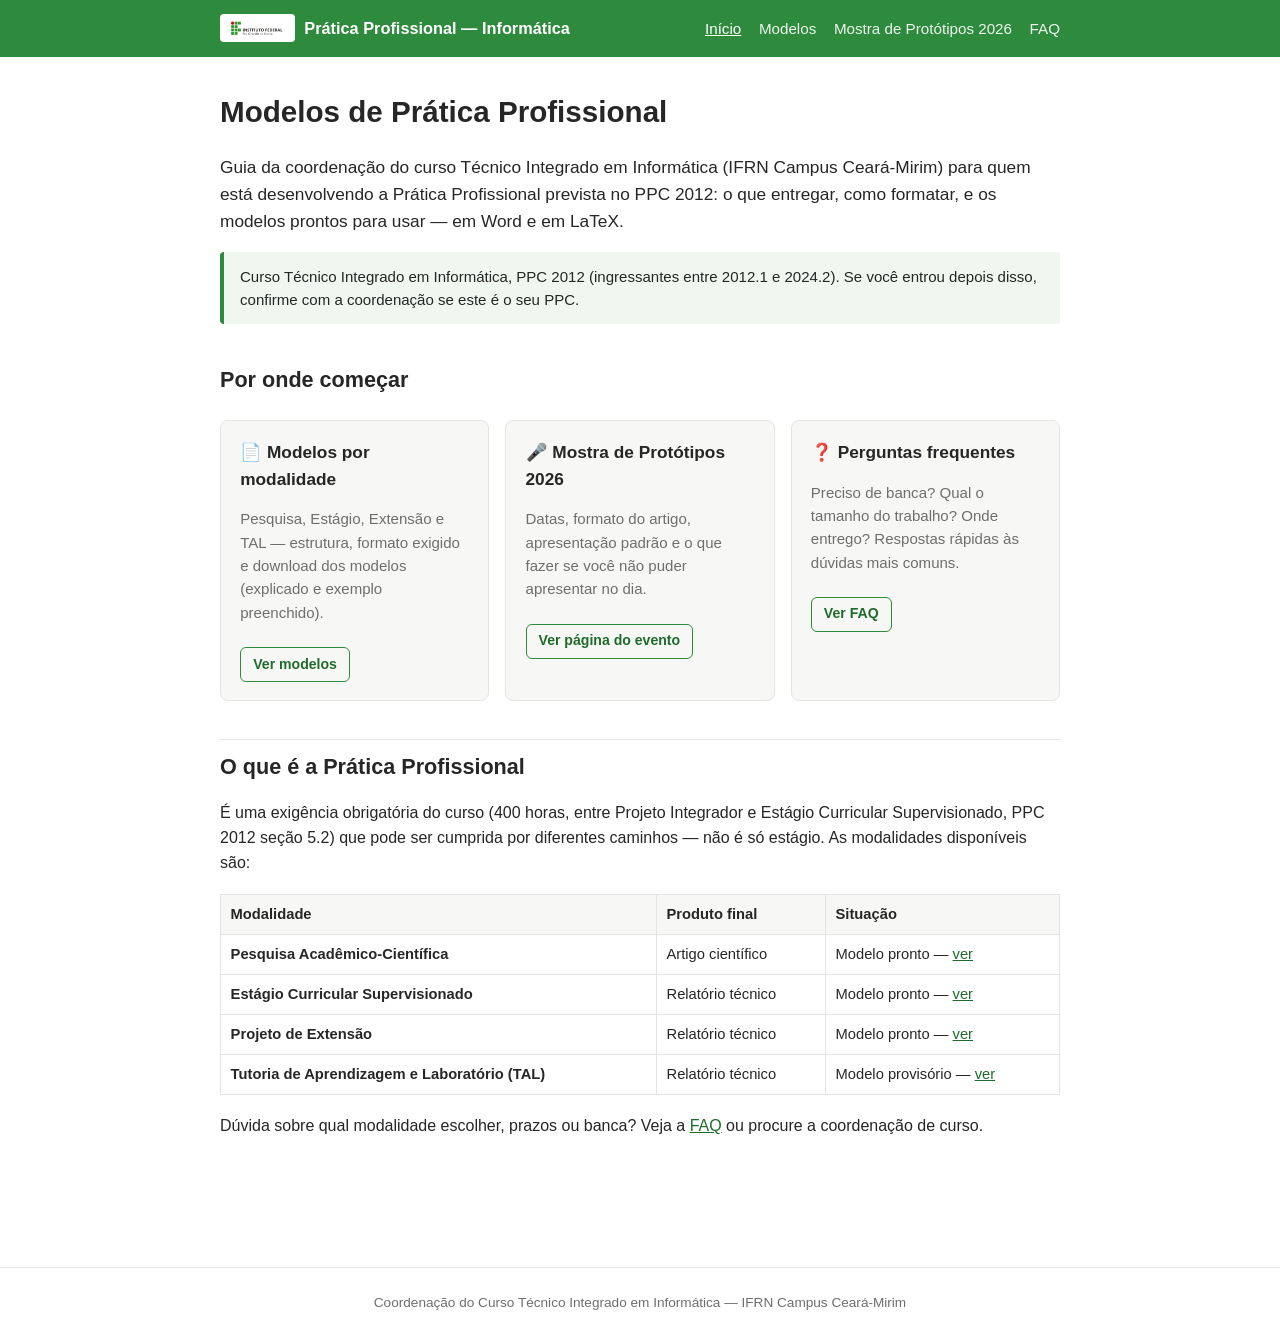
==== index.html @ 21da2d46 "Cria site com guia e modelos de Prática Profissional Site estático (HTML/CSS puro, sem build) com pá" ====
<!DOCTYPE html>
<html lang="pt-BR">
<head>
<meta charset="UTF-8">
<meta name="viewport" content="width=device-width, initial-scale=1.0">
<title>Modelos de Prática Profissional — IFRN Campus Ceará-Mirim</title>
<meta name="description" content="Guia e modelos para a Prática Profissional do Técnico Integrado em Informática — IFRN Campus Ceará-Mirim.">
<link rel="stylesheet" href="assets/css/style.css">
</head>
<body>

<header class="site">
  <div class="wrap">
    <a class="brand" href="index.html">
      <img src="assets/img/ifrn-logo.png" alt="IFRN">
      Prática Profissional — Informática
    </a>
    <nav class="site">
      <a href="index.html" class="active">Início</a>
      <a href="modelos.html">Modelos</a>
      <a href="mostra-2026.html">Mostra de Protótipos 2026</a>
      <a href="faq.html">FAQ</a>
    </nav>
  </div>
</header>

<main>
  <h1>Modelos de Prática Profissional</h1>
  <p class="lead">
    Guia da coordenação do curso Técnico Integrado em Informática (IFRN Campus Ceará-Mirim)
    para quem está desenvolvendo a Prática Profissional prevista no PPC 2012: o que entregar,
    como formatar, e os modelos prontos para usar — em Word e em LaTeX.
  </p>

  <div class="destaque">
    Curso Técnico Integrado em Informática, PPC 2012 (ingressantes entre 2012.1 e 2024.2).
    Se você entrou depois disso, confirme com a coordenação se este é o seu PPC.
  </div>

  <h2>Por onde começar</h2>
  <div class="cards">
    <div class="card">
      <h3>📄 Modelos por modalidade</h3>
      <p>Pesquisa, Estágio, Extensão e TAL — estrutura, formato exigido e download dos modelos (explicado e exemplo preenchido).</p>
      <a class="botao" href="modelos.html">Ver modelos</a>
    </div>
    <div class="card">
      <h3>🎤 Mostra de Protótipos 2026</h3>
      <p>Datas, formato do artigo, apresentação padrão e o que fazer se você não puder apresentar no dia.</p>
      <a class="botao" href="mostra-2026.html">Ver página do evento</a>
    </div>
    <div class="card">
      <h3>❓ Perguntas frequentes</h3>
      <p>Preciso de banca? Qual o tamanho do trabalho? Onde entrego? Respostas rápidas às dúvidas mais comuns.</p>
      <a class="botao" href="faq.html">Ver FAQ</a>
    </div>
  </div>

  <h2>O que é a Prática Profissional</h2>
  <p>
    É uma exigência obrigatória do curso (400 horas, entre Projeto Integrador e Estágio Curricular
    Supervisionado, PPC 2012 seção 5.2) que pode ser cumprida por diferentes caminhos —
    não é só estágio. As modalidades disponíveis são:
  </p>
  <table class="tabela-modalidades">
    <thead>
      <tr><th>Modalidade</th><th>Produto final</th><th>Situação</th></tr>
    </thead>
    <tbody>
      <tr>
        <td><strong>Pesquisa Acadêmico-Científica</strong></td>
        <td>Artigo científico</td>
        <td>Modelo pronto — <a href="modelos.html#pesquisa">ver</a></td>
      </tr>
      <tr>
        <td><strong>Estágio Curricular Supervisionado</strong></td>
        <td>Relatório técnico</td>
        <td>Modelo pronto — <a href="modelos.html#estagio">ver</a></td>
      </tr>
      <tr>
        <td><strong>Projeto de Extensão</strong></td>
        <td>Relatório técnico</td>
        <td>Modelo pronto — <a href="modelos.html#extensao">ver</a></td>
      </tr>
      <tr>
        <td><strong>Tutoria de Aprendizagem e Laboratório (TAL)</strong></td>
        <td>Relatório técnico</td>
        <td>Modelo provisório — <a href="modelos.html#tal">ver</a></td>
      </tr>
    </tbody>
  </table>
  <p>
    Dúvida sobre qual modalidade escolher, prazos ou banca? Veja a
    <a href="faq.html">FAQ</a> ou procure a coordenação de curso.
  </p>
</main>

<footer class="site">
  Coordenação do Curso Técnico Integrado em Informática — IFRN Campus Ceará-Mirim
</footer>

</body>
</html>
---- assets/css/style.css ----
:root {
  --verde: #2e8b3d;
  --verde-escuro: #1f6b2c;
  --vermelho: #c8102e;
  --texto: #262626;
  --cinza: #6e6e6e;
  --fundo: #ffffff;
  --fundo-alt: #f7f8f6;
  --borda: #e2e5e0;
  --largura-max: 880px;
}

* { box-sizing: border-box; }

body {
  margin: 0;
  font-family: -apple-system, "Segoe UI", Roboto, Helvetica, Arial, sans-serif;
  color: var(--texto);
  background: var(--fundo);
  line-height: 1.55;
}

a { color: var(--verde-escuro); }
a:hover { color: var(--vermelho); }

header.site {
  background: var(--verde);
  color: #fff;
}

header.site .wrap {
  max-width: var(--largura-max);
  margin: 0 auto;
  padding: 0.9rem 1.25rem;
  display: flex;
  align-items: center;
  justify-content: space-between;
  flex-wrap: wrap;
  gap: 0.5rem;
}

header.site .brand {
  display: flex;
  align-items: center;
  gap: 0.6rem;
  font-weight: 700;
  text-decoration: none;
  color: #fff;
  font-size: 1.02rem;
}

header.site .brand img {
  height: 28px;
  width: auto;
  background: #fff;
  border-radius: 4px;
  padding: 2px 4px;
}

nav.site {
  display: flex;
  gap: 1.1rem;
  flex-wrap: wrap;
}

nav.site a {
  color: #fff;
  text-decoration: none;
  font-size: 0.95rem;
  opacity: 0.92;
}

nav.site a:hover,
nav.site a.active {
  opacity: 1;
  text-decoration: underline;
}

main {
  max-width: var(--largura-max);
  margin: 0 auto;
  padding: 2rem 1.25rem 4rem;
}

h1 {
  font-size: 1.85rem;
  margin-top: 0;
}

h2 {
  font-size: 1.35rem;
  margin-top: 2.4rem;
  padding-top: 0.6rem;
  border-top: 1px solid var(--borda);
}

h2:first-of-type { border-top: none; padding-top: 0; }

h3 {
  font-size: 1.08rem;
  margin-bottom: 0.4rem;
}

p.lead {
  font-size: 1.08rem;
  color: var(--texto);
}

.cards {
  display: grid;
  grid-template-columns: repeat(auto-fit, minmax(220px, 1fr));
  gap: 1rem;
  margin: 1.5rem 0;
}

.card {
  border: 1px solid var(--borda);
  border-radius: 8px;
  padding: 1.1rem 1.2rem;
  background: var(--fundo-alt);
}

.card h3 { margin-top: 0; }

.card p { color: var(--cinza); font-size: 0.94rem; }

.card a.botao { margin-top: 0.5rem; }

.modelo-bloco {
  border: 1px solid var(--borda);
  border-radius: 8px;
  padding: 1.3rem 1.4rem;
  margin: 1.2rem 0 2rem;
  background: var(--fundo-alt);
}

.modelo-bloco h3 {
  margin-top: 0;
  font-size: 1.15rem;
}

.metadados {
  list-style: none;
  padding: 0;
  margin: 0.8rem 0 1.1rem;
  font-size: 0.93rem;
}

.metadados li {
  padding: 0.25rem 0;
  border-bottom: 1px dashed var(--borda);
  display: flex;
  gap: 0.5rem;
}

.metadados li:last-child { border-bottom: none; }

.metadados .rotulo {
  font-weight: 600;
  min-width: 140px;
  flex-shrink: 0;
}

.downloads {
  display: flex;
  flex-wrap: wrap;
  gap: 1.4rem;
  margin-top: 0.9rem;
}

.downloads .grupo {
  display: flex;
  flex-direction: column;
  gap: 0.3rem;
}

.downloads .grupo span.titulo {
  font-size: 0.82rem;
  text-transform: uppercase;
  letter-spacing: 0.03em;
  color: var(--cinza);
  font-weight: 600;
}

.downloads .grupo .links {
  display: flex;
  gap: 0.6rem;
}

a.botao {
  display: inline-block;
  padding: 0.35rem 0.75rem;
  border: 1px solid var(--verde);
  border-radius: 6px;
  color: var(--verde-escuro);
  text-decoration: none;
  font-size: 0.88rem;
  font-weight: 600;
}

a.botao:hover {
  background: var(--verde);
  color: #fff;
}

.aviso {
  border-left: 4px solid var(--vermelho);
  background: #fdf1f2;
  padding: 0.8rem 1rem;
  border-radius: 4px;
  font-size: 0.94rem;
  margin: 1rem 0;
}

.destaque {
  border-left: 4px solid var(--verde);
  background: #f0f7f1;
  padding: 0.8rem 1rem;
  border-radius: 4px;
  font-size: 0.94rem;
  margin: 1rem 0;
}

.datas {
  display: grid;
  grid-template-columns: repeat(auto-fit, minmax(200px, 1fr));
  gap: 1rem;
  margin: 1.3rem 0;
}

.data-card {
  background: var(--verde);
  color: #fff;
  border-radius: 8px;
  padding: 1.1rem 1.2rem;
  text-align: center;
}

.data-card .dia {
  font-size: 1.9rem;
  font-weight: 700;
  display: block;
}

.data-card .desc {
  font-size: 0.92rem;
  opacity: 0.95;
}

details.faq {
  border: 1px solid var(--borda);
  border-radius: 8px;
  padding: 0.7rem 1rem;
  margin-bottom: 0.7rem;
  background: var(--fundo-alt);
}

details.faq summary {
  cursor: pointer;
  font-weight: 600;
  font-size: 1rem;
}

details.faq summary::marker {
  color: var(--verde);
}

details.faq[open] summary {
  margin-bottom: 0.5rem;
}

details.faq p, details.faq ul {
  color: var(--texto);
  font-size: 0.95rem;
}

table.tabela-modalidades {
  width: 100%;
  border-collapse: collapse;
  margin: 1.2rem 0;
  font-size: 0.92rem;
}

table.tabela-modalidades th,
table.tabela-modalidades td {
  border: 1px solid var(--borda);
  padding: 0.5rem 0.6rem;
  text-align: left;
  vertical-align: top;
}

table.tabela-modalidades th {
  background: var(--fundo-alt);
}

footer.site {
  border-top: 1px solid var(--borda);
  margin-top: 3rem;
  padding: 1.5rem 1.25rem;
  text-align: center;
  color: var(--cinza);
  font-size: 0.85rem;
}

code {
  background: var(--fundo-alt);
  padding: 0.1rem 0.35rem;
  border-radius: 4px;
  font-size: 0.9em;
}

@media (max-width: 600px) {
  header.site .wrap { flex-direction: column; align-items: flex-start; }
  h1 { font-size: 1.5rem; }
}
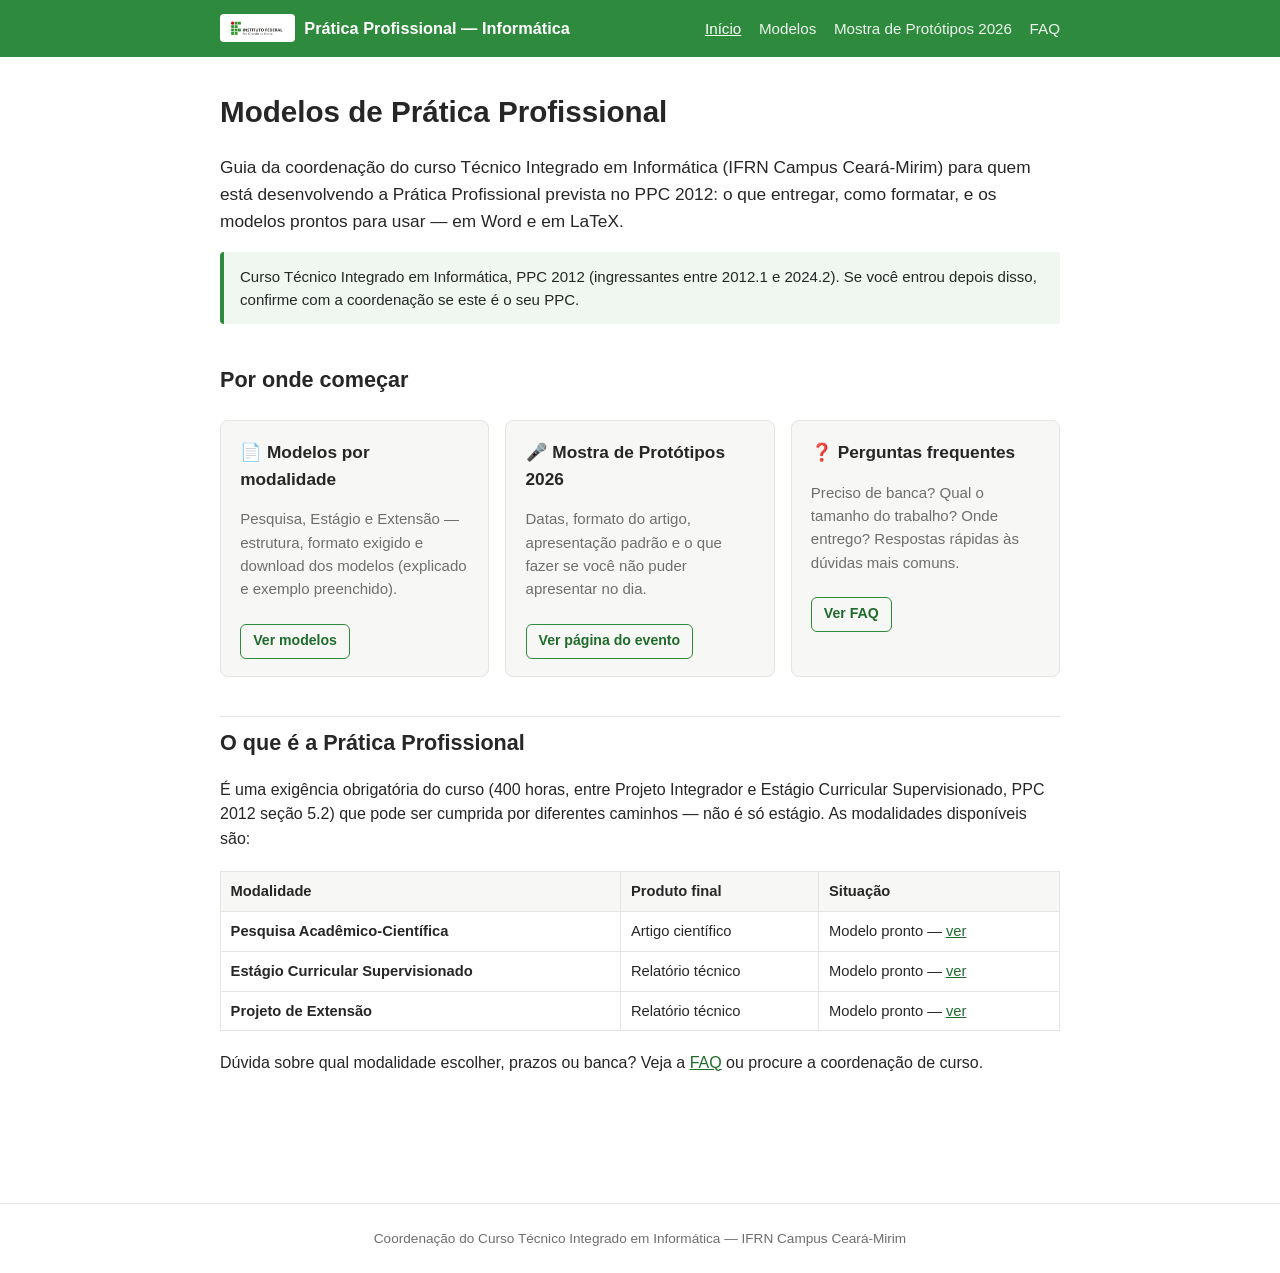
==== commit adcee453: "Remove TAL das modalidades listadas e dos downloads TAL deixou de ser oferecida como modalidade no s" ====
--- a/index.html
+++ b/index.html
@@ -41,7 +41,7 @@
   <div class="cards">
     <div class="card">
       <h3>📄 Modelos por modalidade</h3>
-      <p>Pesquisa, Estágio, Extensão e TAL — estrutura, formato exigido e download dos modelos (explicado e exemplo preenchido).</p>
+      <p>Pesquisa, Estágio e Extensão — estrutura, formato exigido e download dos modelos (explicado e exemplo preenchido).</p>
       <a class="botao" href="modelos.html">Ver modelos</a>
     </div>
     <div class="card">
@@ -82,11 +82,6 @@
         <td>Relatório técnico</td>
         <td>Modelo pronto — <a href="modelos.html#extensao">ver</a></td>
       </tr>
-      <tr>
-        <td><strong>Tutoria de Aprendizagem e Laboratório (TAL)</strong></td>
-        <td>Relatório técnico</td>
-        <td>Modelo provisório — <a href="modelos.html#tal">ver</a></td>
-      </tr>
     </tbody>
   </table>
   <p>
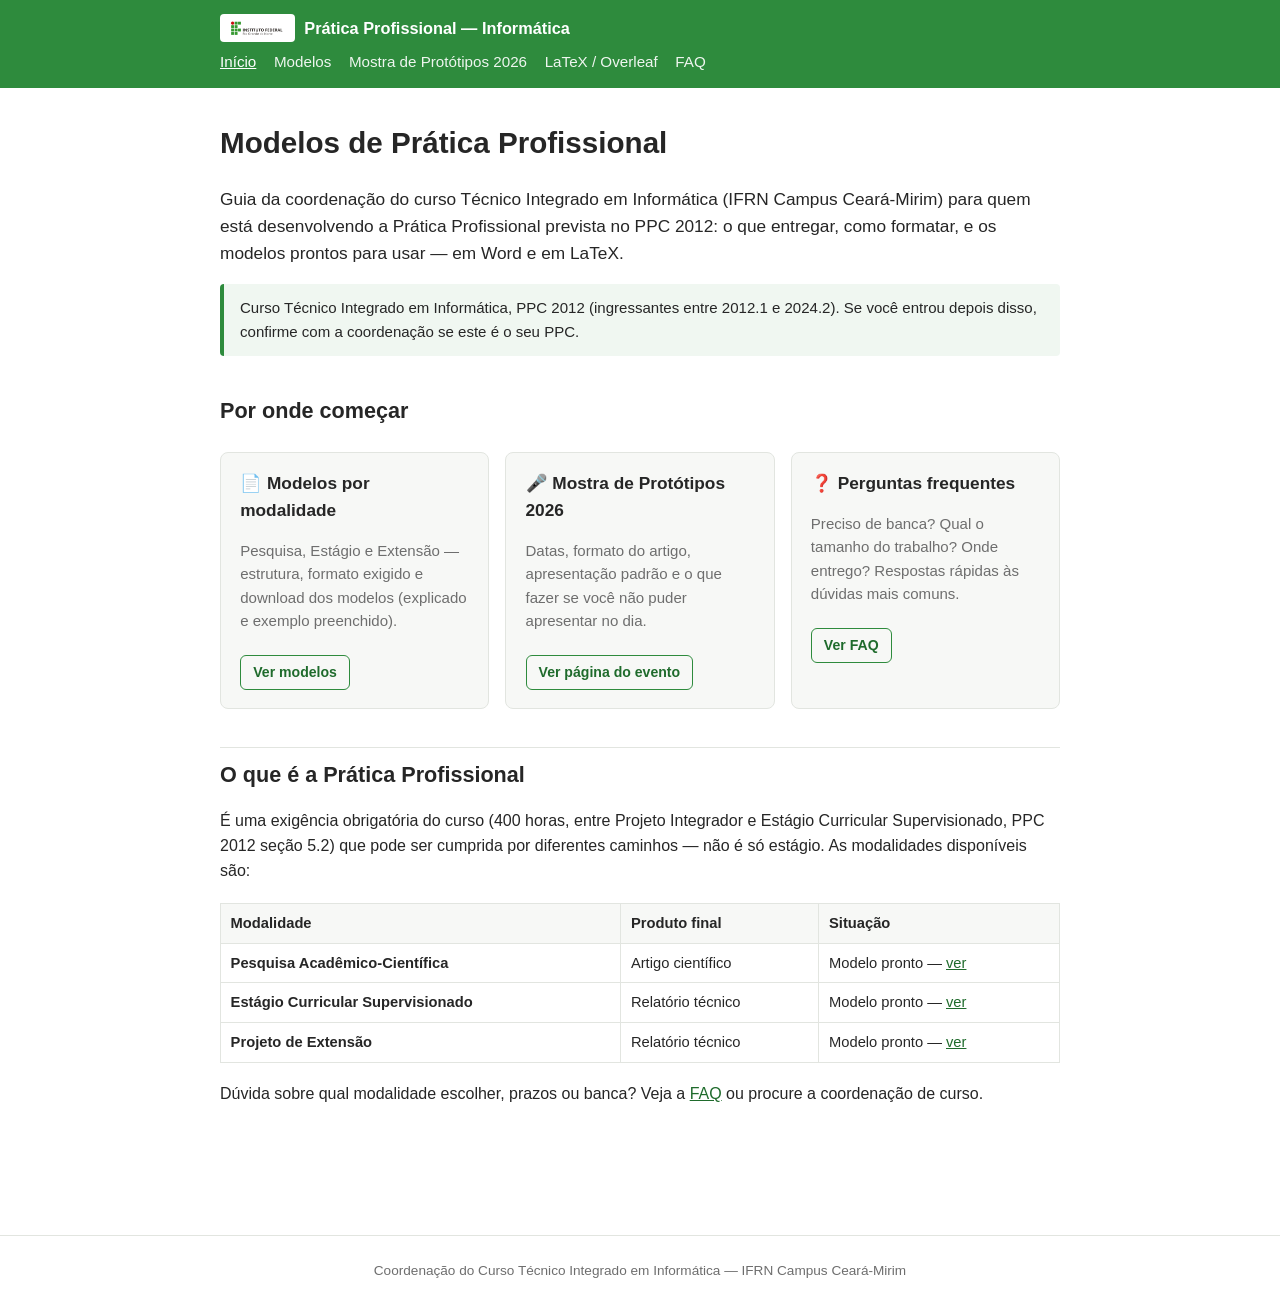
==== commit fe05923a: "Adiciona tutorial de LaTeX/Overleaf e referências nos modelos Nova página overleaf.html com passo a " ====
--- a/index.html
+++ b/index.html
@@ -19,6 +19,7 @@
       <a href="index.html" class="active">Início</a>
       <a href="modelos.html">Modelos</a>
       <a href="mostra-2026.html">Mostra de Protótipos 2026</a>
+      <a href="overleaf.html">LaTeX / Overleaf</a>
       <a href="faq.html">FAQ</a>
     </nav>
   </div>
--- a/assets/css/style.css
+++ b/assets/css/style.css
@@ -293,6 +293,60 @@
   background: var(--fundo-alt);
 }
 
+.passos {
+  list-style: none;
+  padding: 0;
+  margin: 1.4rem 0;
+  counter-reset: passo;
+}
+
+.passos li {
+  position: relative;
+  padding: 0.2rem 0 1.3rem 2.6rem;
+  border-left: 2px solid var(--borda);
+  margin-left: 0.9rem;
+}
+
+.passos li:last-child {
+  border-left: 2px solid transparent;
+  padding-bottom: 0;
+}
+
+.passos li::before {
+  counter-increment: passo;
+  content: counter(passo);
+  position: absolute;
+  left: -0.9rem;
+  top: -0.1rem;
+  width: 1.8rem;
+  height: 1.8rem;
+  border-radius: 50%;
+  background: var(--verde);
+  color: #fff;
+  font-weight: 700;
+  font-size: 0.9rem;
+  display: flex;
+  align-items: center;
+  justify-content: center;
+}
+
+.passos h3 {
+  margin: 0 0 0.3rem;
+  font-size: 1.02rem;
+}
+
+.passos p {
+  margin: 0;
+  color: var(--texto);
+  font-size: 0.95rem;
+}
+
+.link-tutorial {
+  font-size: 0.87rem;
+  color: var(--cinza);
+  margin-top: 0.9rem;
+}
+
 footer.site {
   border-top: 1px solid var(--borda);
   margin-top: 3rem;
